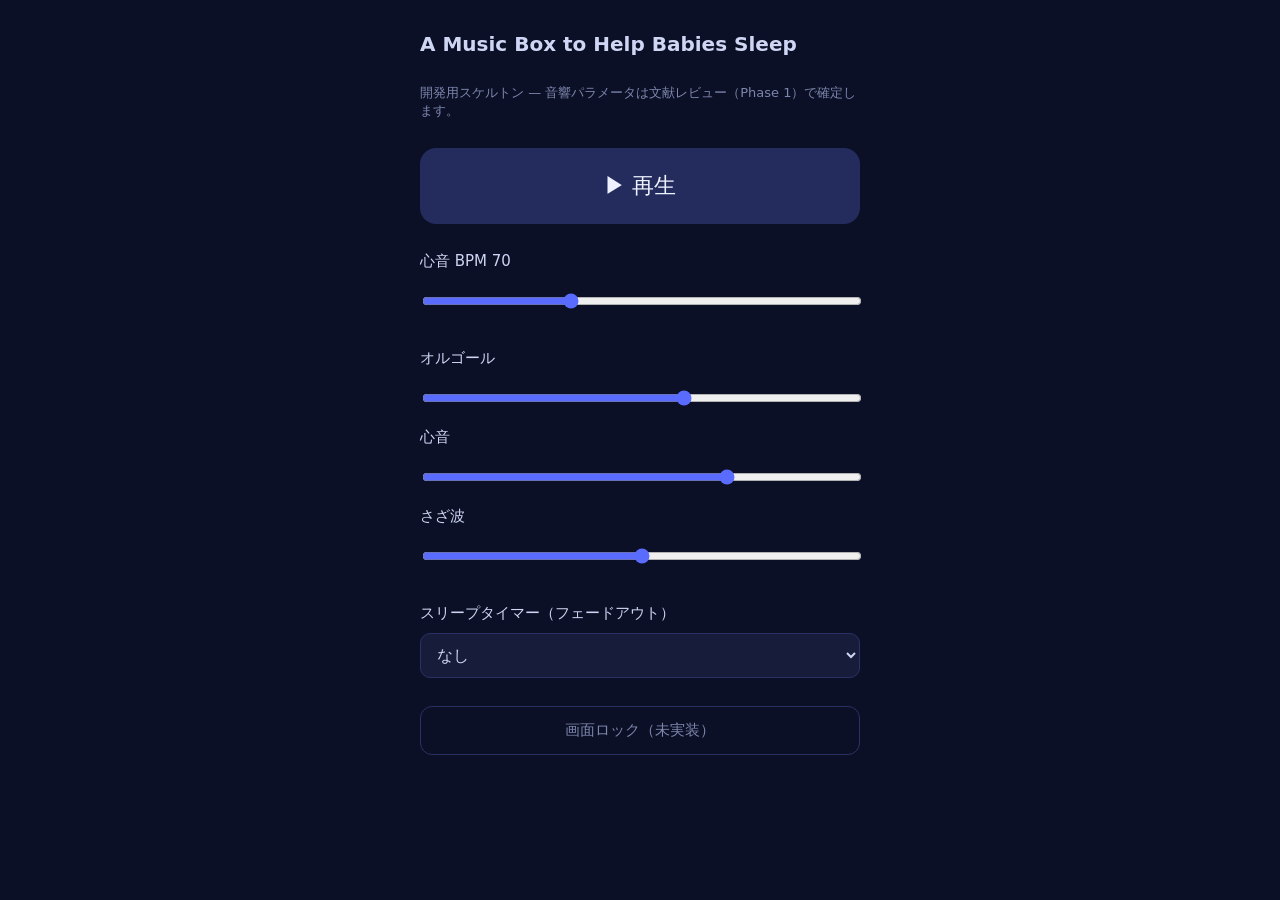
==== app/index.html @ 46ca0240 "Add project skeleton: README, METHODOLOGY (measured population of 563), DESIGN, literature data with" ====
<!DOCTYPE html>
<html lang="ja">
<head>
<meta charset="utf-8">
<meta name="viewport" content="width=device-width, initial-scale=1, viewport-fit=cover">
<meta name="theme-color" content="#0b1026">
<title>A Music Box to Help Babies Sleep</title>
<link rel="manifest" href="manifest.webmanifest">
<link rel="stylesheet" href="style.css">
</head>
<body>
<main>
  <h1>A Music Box to Help Babies Sleep</h1>
  <p class="note">開発用スケルトン — 音響パラメータは文献レビュー（Phase 1）で確定します。</p>

  <button id="playBtn" class="play" type="button">▶ 再生</button>

  <section>
    <label for="bpm">心音 BPM <span id="bpmVal">70</span></label>
    <input id="bpm" type="range" min="60" max="90" step="1" value="70">
  </section>

  <section>
    <label for="volMusic">オルゴール</label>
    <input id="volMusic" type="range" min="0" max="100" value="60">
    <label for="volHeart">心音</label>
    <input id="volHeart" type="range" min="0" max="100" value="70">
    <label for="volWaves">さざ波</label>
    <input id="volWaves" type="range" min="0" max="100" value="50">
  </section>

  <section>
    <label for="timer">スリープタイマー（フェードアウト）</label>
    <select id="timer">
      <option value="0">なし</option>
      <option value="15">15分</option>
      <option value="30">30分</option>
    </select>
  </section>

  <button id="lockBtn" class="lock" type="button">画面ロック（未実装）</button>
</main>
<script src="app.js"></script>
</body>
</html>
---- app/style.css ----
:root { color-scheme: dark; }
* { box-sizing: border-box; }
body {
  margin: 0;
  background: #0b1026;
  color: #cfd6f4;
  font-family: system-ui, -apple-system, sans-serif;
}
main {
  max-width: 480px;
  margin: 0 auto;
  padding: 24px 20px 48px;
  display: flex;
  flex-direction: column;
  gap: 28px;
}
h1 { font-size: 20px; font-weight: 600; margin: 8px 0 0; }
.note { color: #7d86ad; font-size: 13px; margin: 0; }
section { display: flex; flex-direction: column; gap: 10px; }
label { font-size: 15px; }
input[type="range"] { width: 100%; height: 36px; accent-color: #5a6cff; }
select {
  font-size: 16px; padding: 12px;
  background: #161c3a; color: #cfd6f4;
  border: 1px solid #2a3263; border-radius: 10px;
}
button.play {
  font-size: 22px; padding: 22px;
  background: #232c5c; color: #eef1ff;
  border: none; border-radius: 16px;
  min-height: 76px;
}
button.lock {
  font-size: 15px; padding: 14px;
  background: transparent; color: #7d86ad;
  border: 1px solid #2a3263; border-radius: 12px;
}
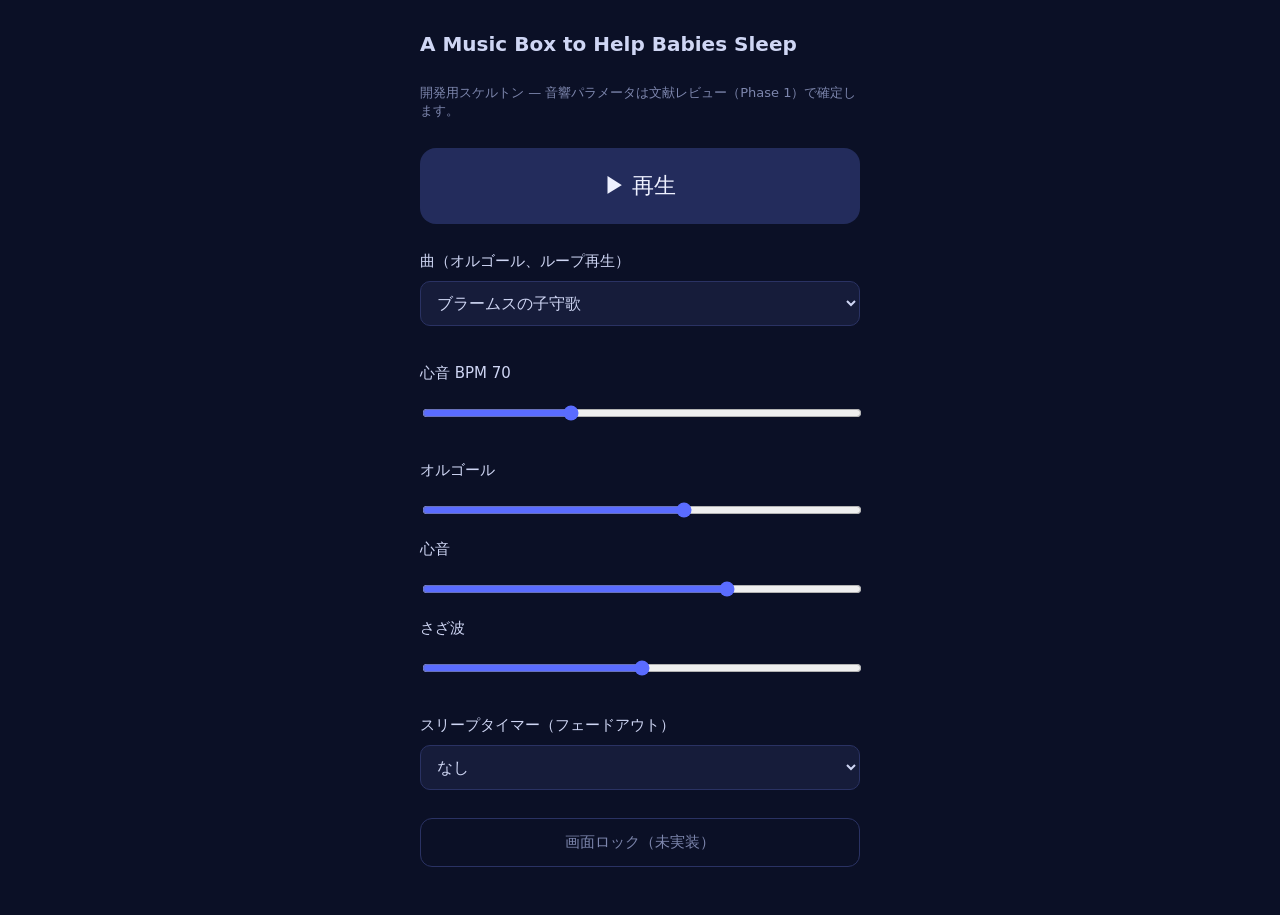
==== commit ff388ee9: "Wire the music-box layer to the seamless loop WAVs (song selector, decoded-buffer cache, loop playba" ====
--- a/app/index.html
+++ b/app/index.html
@@ -14,6 +14,17 @@
   <p class="note">開発用スケルトン — 音響パラメータは文献レビュー（Phase 1）で確定します。</p>
 
   <button id="playBtn" class="play" type="button">▶ 再生</button>
+
+  <section>
+    <label for="song">曲（オルゴール、ループ再生）</label>
+    <select id="song">
+      <option value="brahms">ブラームスの子守歌</option>
+      <option value="yurikago">ゆりかごのうた</option>
+      <option value="moldau">モルダウ主題</option>
+      <option value="vissi">歌に生き、愛に生き</option>
+    </select>
+    <p id="songStatus" class="note"></p>
+  </section>
 
   <section>
     <label for="bpm">心音 BPM <span id="bpmVal">70</span></label>
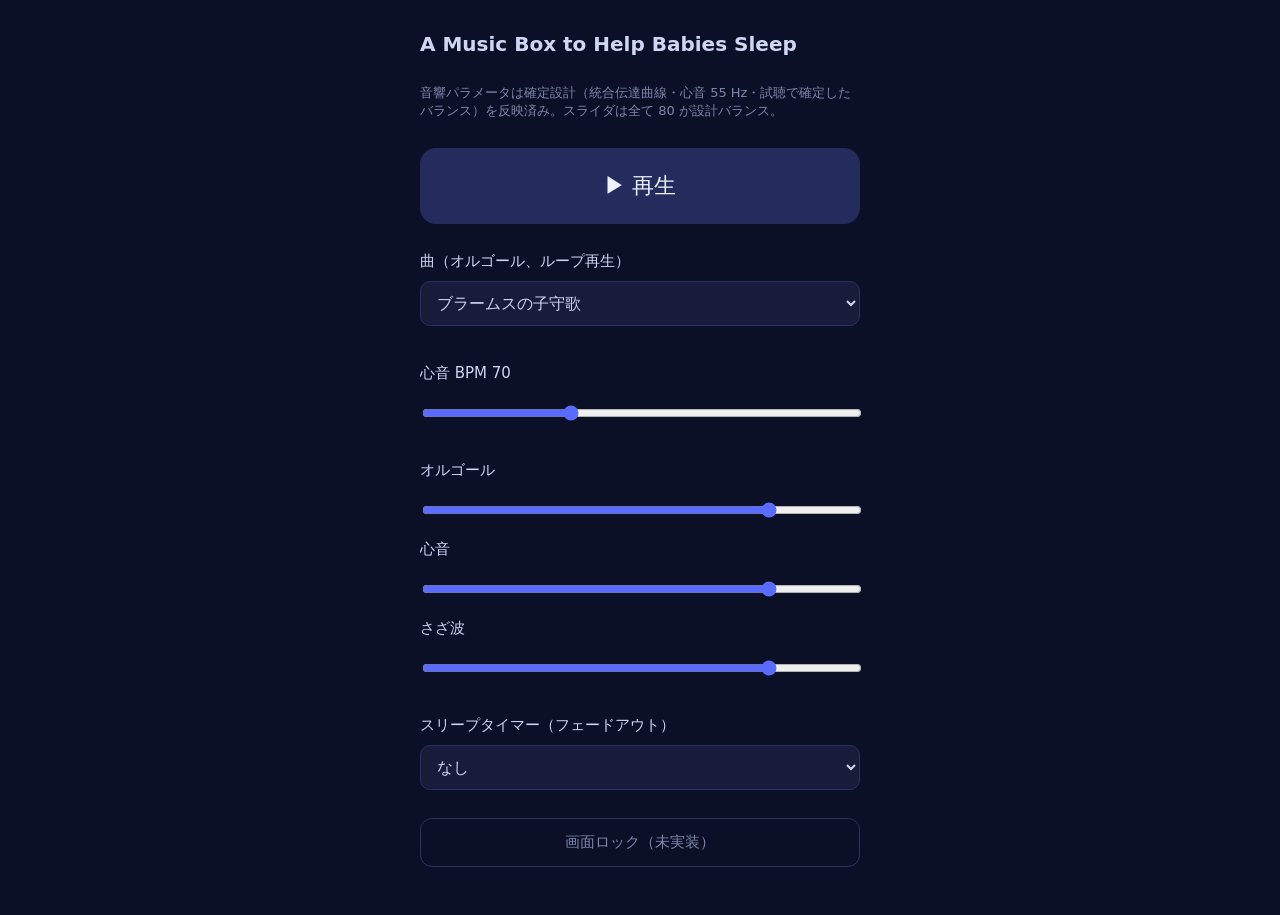
==== commit b3be4edb: "Reflect settled design in the PWA: one-pole 250 Hz transfer curve on music and flow, 55 Hz lub-dub h" ====
--- a/app/index.html
+++ b/app/index.html
@@ -11,7 +11,7 @@
 <body>
 <main>
   <h1>A Music Box to Help Babies Sleep</h1>
-  <p class="note">開発用スケルトン — 音響パラメータは文献レビュー（Phase 1）で確定します。</p>
+  <p class="note">音響パラメータは確定設計（統合伝達曲線・心音 55 Hz・試聴で確定したバランス）を反映済み。スライダは全て 80 が設計バランス。</p>
 
   <button id="playBtn" class="play" type="button">▶ 再生</button>
 
@@ -33,11 +33,11 @@
 
   <section>
     <label for="volMusic">オルゴール</label>
-    <input id="volMusic" type="range" min="0" max="100" value="60">
+    <input id="volMusic" type="range" min="0" max="100" value="80">
     <label for="volHeart">心音</label>
-    <input id="volHeart" type="range" min="0" max="100" value="70">
+    <input id="volHeart" type="range" min="0" max="100" value="80">
     <label for="volWaves">さざ波</label>
-    <input id="volWaves" type="range" min="0" max="100" value="50">
+    <input id="volWaves" type="range" min="0" max="100" value="80">
   </section>
 
   <section>
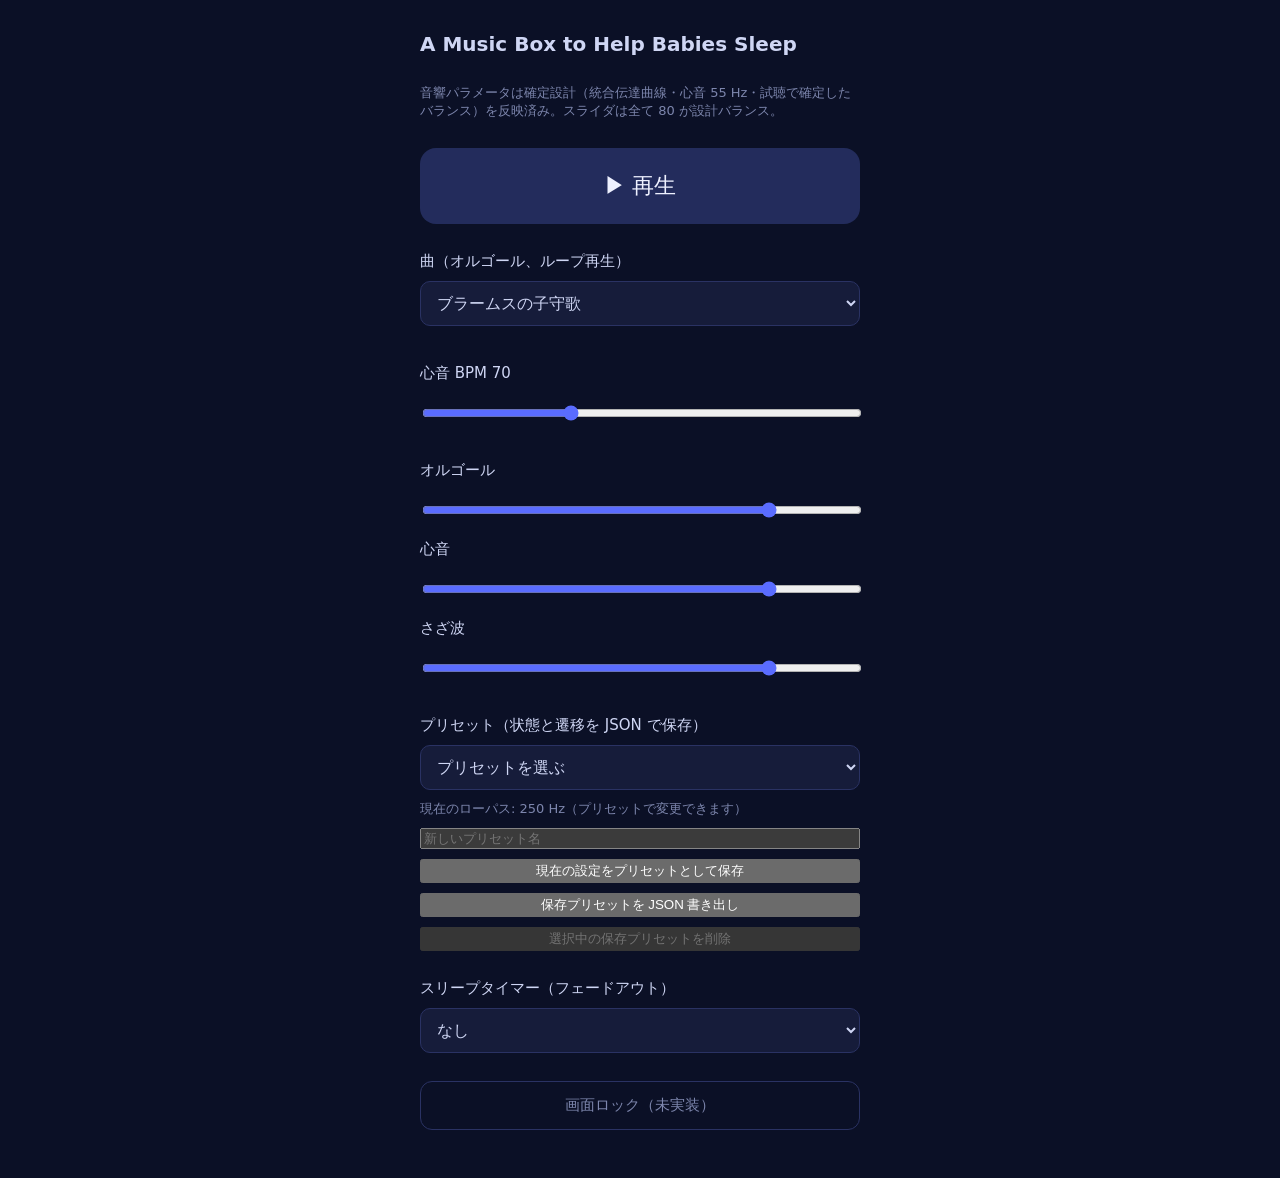
==== commit 6eeda856: "Presets as JSON: canonical presets in app/presets.json, an easing engine applying state transitions " ====
--- a/app/index.html
+++ b/app/index.html
@@ -41,6 +41,16 @@
   </section>
 
   <section>
+    <label for="preset">プリセット（状態と遷移を JSON で保存）</label>
+    <select id="preset"><option value="">プリセットを選ぶ</option></select>
+    <p class="note">現在のローパス: <span id="lpVal">250</span> Hz（プリセットで変更できます）</p>
+    <input id="presetName" type="text" placeholder="新しいプリセット名">
+    <button id="savePreset" type="button">現在の設定をプリセットとして保存</button>
+    <button id="exportPresets" type="button">保存プリセットを JSON 書き出し</button>
+    <button id="deletePreset" type="button">選択中の保存プリセットを削除</button>
+  </section>
+
+  <section>
     <label for="timer">スリープタイマー（フェードアウト）</label>
     <select id="timer">
       <option value="0">なし</option>
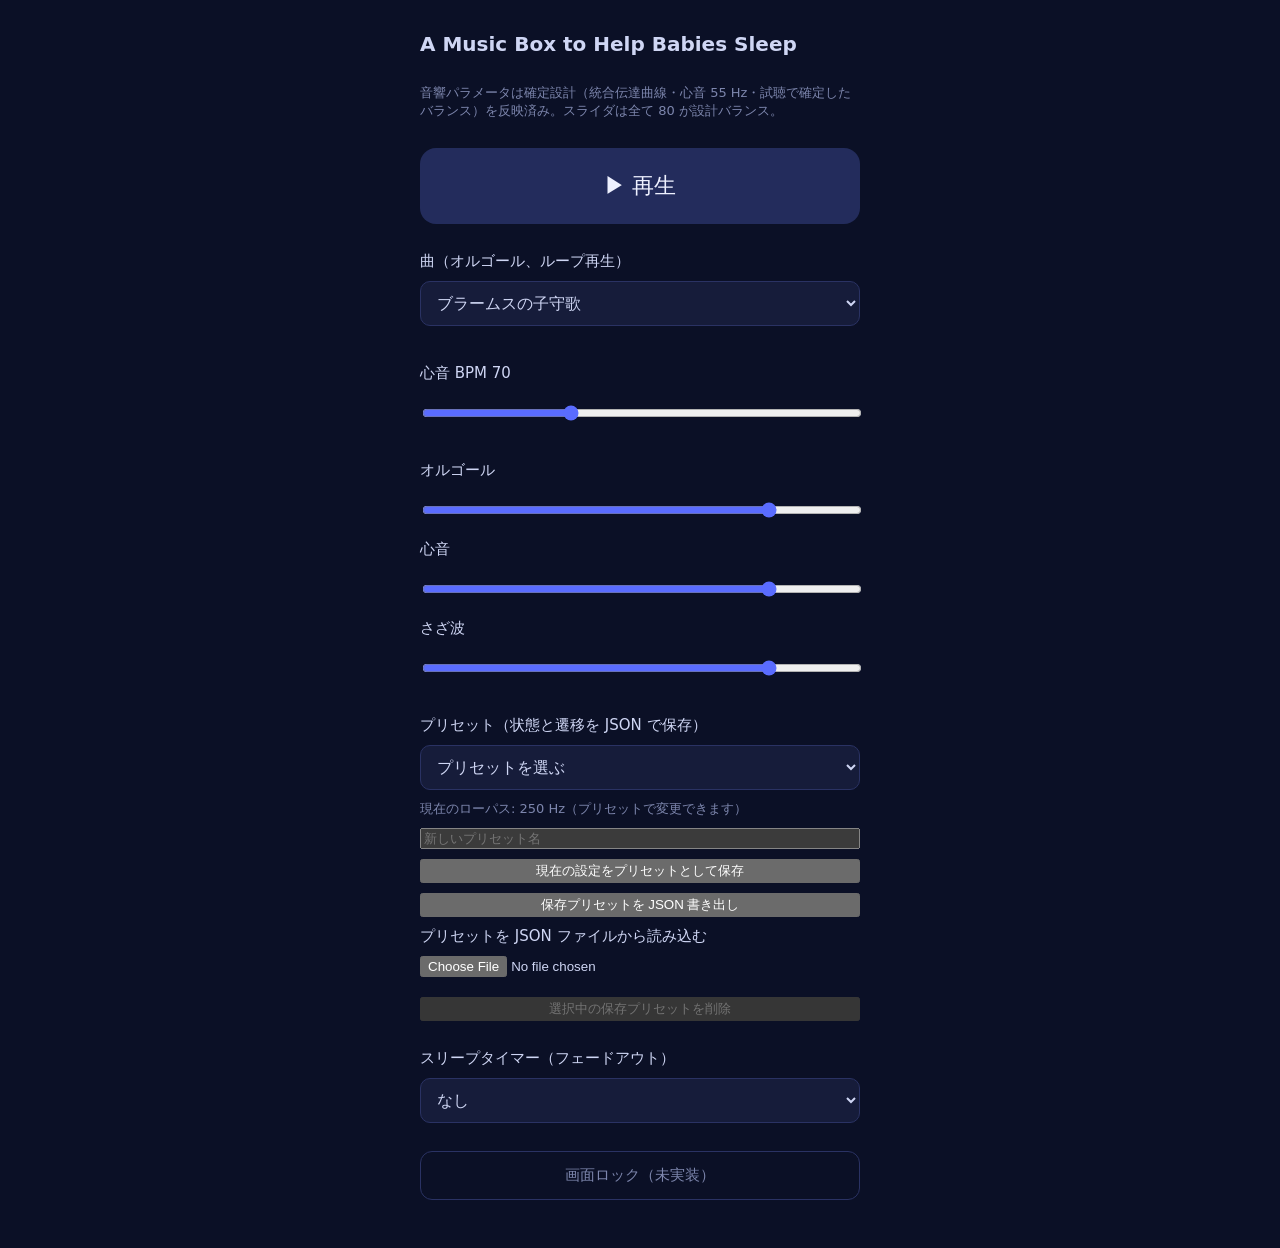
==== commit 5c9cf916: "Overnight audit groundwork: B/C-layer metrics for all mixes (LUFS-M/S, LRA, true peak, third-octave," ====
--- a/app/index.html
+++ b/app/index.html
@@ -47,6 +47,9 @@
     <input id="presetName" type="text" placeholder="新しいプリセット名">
     <button id="savePreset" type="button">現在の設定をプリセットとして保存</button>
     <button id="exportPresets" type="button">保存プリセットを JSON 書き出し</button>
+    <label for="importPresets">プリセットを JSON ファイルから読み込む</label>
+    <input id="importPresets" type="file" accept=".json,application/json">
+    <p id="importStatus" class="note"></p>
     <button id="deletePreset" type="button">選択中の保存プリセットを削除</button>
   </section>
 
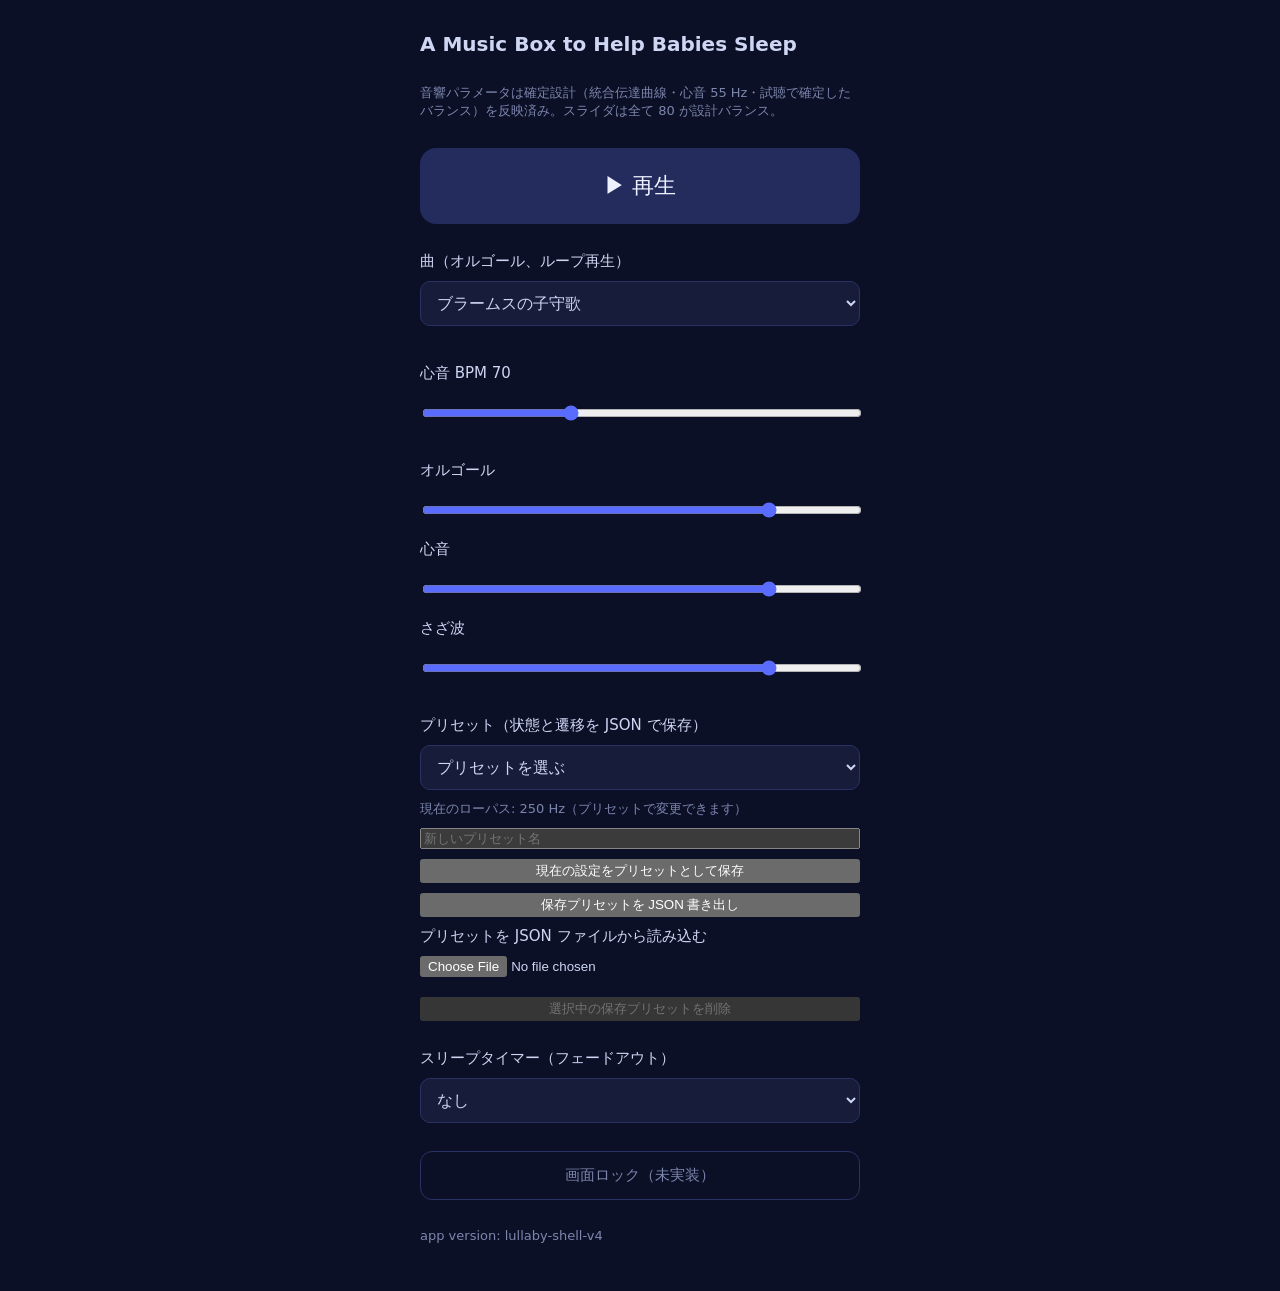
==== commit 68456fd6: "ACID/RASIS audit fixes for the preset/state system (cancellable then-chains, tween/input isolation, " ====
--- a/app/index.html
+++ b/app/index.html
@@ -63,6 +63,7 @@
   </section>
 
   <button id="lockBtn" class="lock" type="button">画面ロック（未実装）</button>
+  <p class="note">app version: lullaby-shell-v4</p>
 </main>
 <script src="app.js"></script>
 </body>
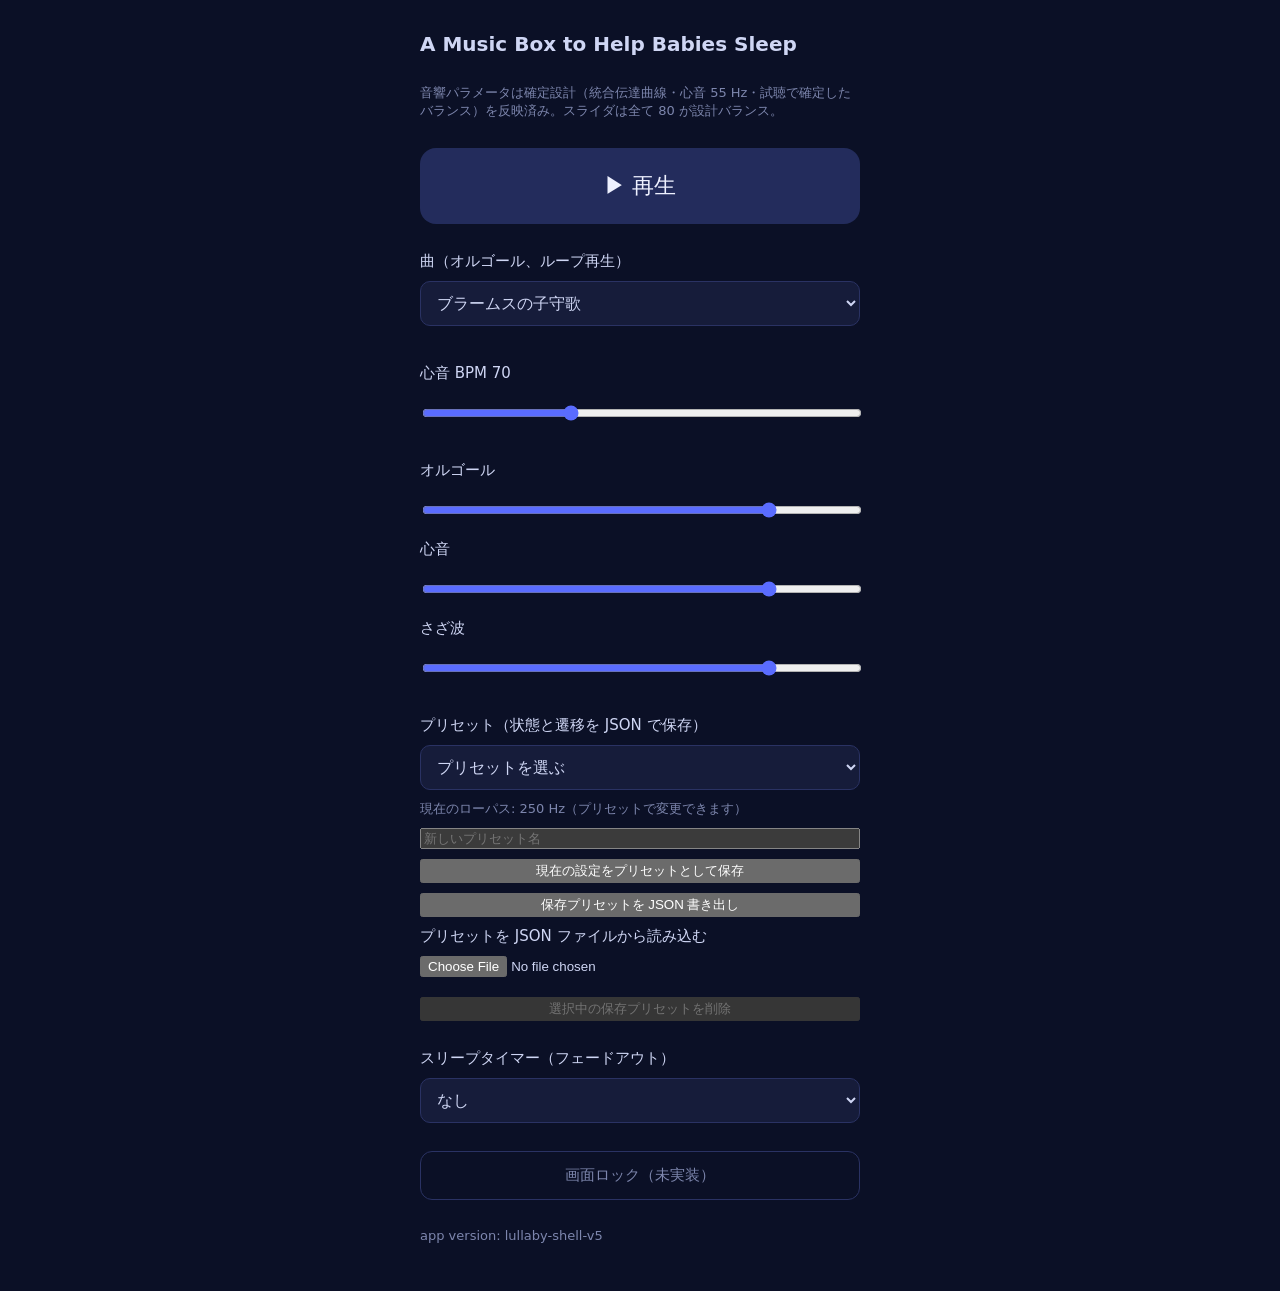
==== commit 4d9b41c7: "Audit fixes 4-5: preset import skips duplicates (stable-signature match, counts reported), shell v5;" ====
--- a/app/index.html
+++ b/app/index.html
@@ -63,7 +63,7 @@
   </section>
 
   <button id="lockBtn" class="lock" type="button">画面ロック（未実装）</button>
-  <p class="note">app version: lullaby-shell-v4</p>
+  <p class="note">app version: lullaby-shell-v5</p>
 </main>
 <script src="app.js"></script>
 </body>
